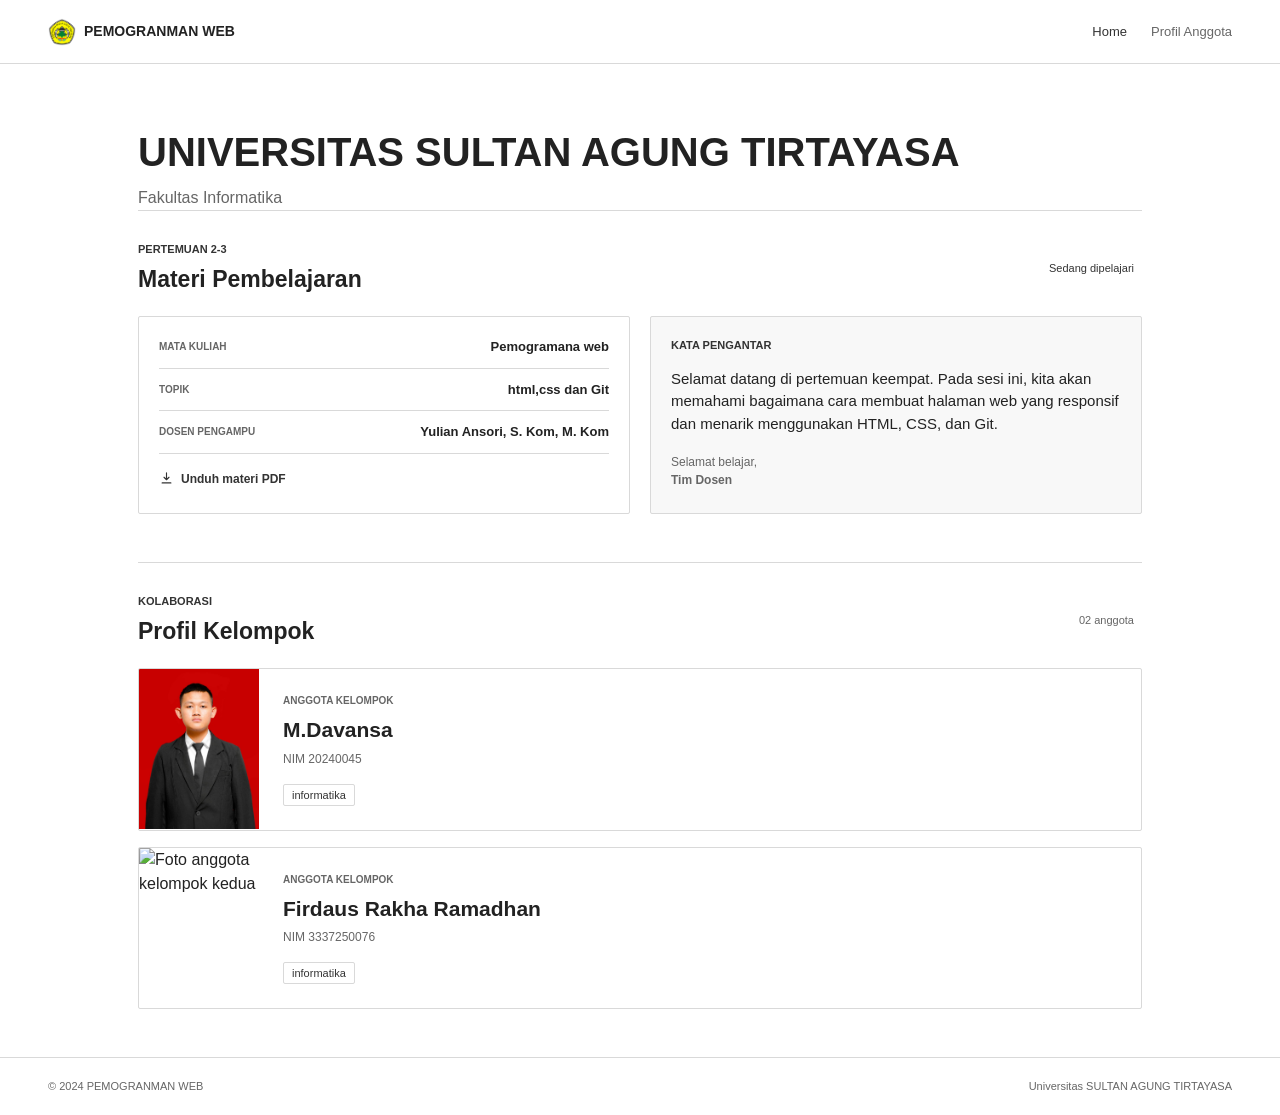
==== index.html @ 2848c827 "menambah basic index.html kelompok" ====
<!DOCTYPE html>
<html lang="id">
<head>
    <meta charset="UTF-8">
    <meta name="viewport" content="width=device-width, initial-scale=1.0">
    <title>PEMOGRANMAN WEB | Universitas SULTAN AGUNG TIRTAYASA</title>
    <link rel="stylesheet" href="style.css">
</head>
<body>
    <main class="page-shell">
        <nav class="navbar">
            <a class="brand" href="index.html">
                <img class="brand-mark" src="asset/Tirtayasa.png" alt="Logo Universitas Tirtayasa">
                <span>PEMOGRANMAN WEB</span>
            </a>
            <div class="nav-links">
                <a class="nav-link active" href="index.html">Home</a>
                <a class="nav-link" href="#anggota">Profil Anggota</a>
            </div>
        </nav>

        <div class="content-wrap" id="beranda">
            <header class="hero-header">
                <h1>UNIVERSITAS SULTAN AGUNG TIRTAYASA</h1>
                <p class="faculty">Fakultas Informatika</p>
            </header>

            <section class="lesson-section">
                <div class="section-heading">
                    <div>
                        <p class="section-kicker">Pertemuan 2-3</p>
                        <h2>Materi Pembelajaran</h2>
                    </div>
                    <span class="status-badge">Sedang dipelajari</span>
                </div>

                <div class="lesson-grid">
                    <div class="lesson-info">
                        <div class="info-row">
                            <span class="info-label">Mata kuliah</span>
                            <strong>Pemogramana web</strong>
                        </div>
                        <div class="info-row">
                            <span class="info-label">Topik</span>
                            <strong>html,css dan Git</strong>
                        </div>
                        <div class="info-row">
                            <span class="info-label">Dosen pengampu</span>
                            <strong>Yulian Ansori, S. Kom, M. Kom</strong>
                        </div>
                       <a class="download-button" href="asset/materi.pdf" download>
                            <svg viewBox="0 0 24 24">
                                <path d="M12 3v11m0 0 4-4m-4 4-4-4M5 19h14" fill="none" stroke="currentColor" stroke-linecap="round" stroke-linejoin="round" stroke-width="1.8"></path>
                            </svg>
                            Unduh materi PDF
                        </a>
                    </div>

                    <aside class="intro-box">
                        <p class="intro-label">Kata pengantar</p>
                        <p class="intro-text">Selamat datang di pertemuan keempat. Pada sesi ini, kita akan memahami bagaimana cara membuat halaman web yang responsif dan menarik menggunakan HTML, CSS, dan Git.</p>
                        <p class="intro-signature">Selamat belajar,<br><strong>Tim Dosen</strong></p>
                    </aside>
                </div>
            </section>

            <section class="profile-section" id="anggota">
                <div class="section-heading">
                    <div>
                        <p class="section-kicker">Kolaborasi</p>
                        <h2>Profil Kelompok</h2>
                    </div>
                    <span class="member-count">02 anggota</span>
                </div>

                <article class="profile-card">
                    <a href="dava.html" class="profile-link">
                        <img class="profile-photo" src="asset/dava.png" alt="Foto Dava Ramadhan">
                        <div class="profile-details" id="profil">
                            <p class="profile-label">Anggota kelompok</p>
                            <h3>M.Davansa</h3>
                            <p class="student-id">NIM 20240045</p>
                            <span class="program-badge">informatika</span>
                        </div>
                    </a>
                </article>

                <article class="profile-card">
                    <a href="raka" class="profile-link">
                        <img class="profile-photo" src="asset/raka.png" alt="Foto anggota kelompok kedua">
                        <div class="profile-details">
                            <p class="profile-label">Anggota kelompok</p>
                            <h3>Firdaus Rakha Ramadhan</h3>
                            <p class="student-id">NIM 3337250076</p>
                            <span class="program-badge">informatika</span>
                        </div>
                    </a>
                </article>
            </section>
        </div>
        <footer class="footer">
            <span>© 2024 PEMOGRANMAN WEB</span>
            <span>Universitas SULTAN AGUNG TIRTAYASA</span>
        </footer>
    </main>
</body>
</html>
---- style.css ----
* {
	box-sizing: border-box;
}

:root {
	--red: #333333;
	--text: #222222;
	--gray: #666666;
	--line: #d9d9d9;
}

body {
	margin: 0;
	background: #ffffff;
	color: var(--text);
	font-family: Arial, sans-serif;
	line-height: 1.5;
}

a {
	color: inherit;
	text-decoration: none;
}

.page-shell {
	width: 100%;
	min-height: 100vh;
	margin: auto;
	background: white;
}

.navbar,
.footer,
.brand,
.nav-links,
.section-heading,
.info-row {
	display: flex;
	align-items: center;
}

.navbar,
.footer {
	justify-content: space-between;
	padding: 0 48px;
}

.navbar {
	min-height: 64px;
	border-bottom: 1px solid var(--line);
}

.brand {
	gap: 8px;
	font-size: 14px;
	font-weight: bold;
}

.brand-mark {
	width: 28px;
	height: 28px;
	object-fit: contain;
}

.nav-links {
	gap: 24px;
	color: var(--gray);
	font-size: 13px;
}

.nav-link:hover,
.nav-link.active {
	color: var(--red);
}

.content-wrap {
	width: min(100% - 96px, 1100px);
	margin: 0 auto;
	padding: 48px;
}

.eyebrow,
.section-kicker,
.profile-label,
.info-label,
.intro-label {
	margin: 0;
	color: var(--red);
	font-size: 11px;
	font-weight: bold;
	text-transform: uppercase;
}

h1,
h2,
h3,
p {
	margin-top: 0;
}

h1 {
	margin: 10px 0 4px;
	font-size: 40px;
}

.faculty {
	margin: 0;
	color: var(--gray);
}

.lesson-section,
.profile-section {
	padding-top: 30px;
	border-top: 1px solid var(--line);
}

.profile-section {
	margin-top: 48px;
}

.section-heading {
	justify-content: space-between;
	gap: 15px;
	margin-bottom: 20px;
}

h2 {
	margin: 4px 0 0;
	font-size: 23px;
}

.status-badge,
.member-count,
.program-badge {
	padding: 4px 8px;
	border-radius: 2px;
	color: var(--red);
	font-size: 11px;
	white-space: nowrap;
}

.member-count {
	color: var(--gray);
}

.program-badge {
	border: 1px solid var(--line);
}

.lesson-grid {
	display: grid;
	grid-template-columns: 1fr 1fr;
	gap: 20px;
}

.lesson-info,
.intro-box,
.profile-card {
	border: 1px solid var(--line);
	border-radius: 2px;
}

.lesson-info,
.intro-box {
	padding: 20px;
}

.info-row {
	justify-content: space-between;
	gap: 15px;
	padding: 11px 0;
	border-bottom: 1px solid var(--line);
	font-size: 13px;
}

.info-row:first-child {
	padding-top: 0;
}

.info-row:last-child {
	border-bottom: 0;
}

.info-label,
.profile-label {
	color: var(--gray);
	font-size: 10px;
}

.info-row strong {
	text-align: right;
}

.download-button {
	display: inline-flex;
	align-items: center;
	gap: 7px;
	margin-top: 16px;
	color: var(--red);
	font-size: 12px;
	font-weight: bold;
}

.download-button svg {
	width: 15px;
	height: 15px;
}

.intro-box {
	background: #f8f8f8;
}

.intro-label {
	margin-bottom: 14px;
}

.intro-text {
	margin-bottom: 18px;
	font-size: 15px;
}

.intro-signature,
.student-id {
	color: var(--gray);
	font-size: 12px;
}

.intro-signature {
	margin: 0;
}

.profile-card {
	display: flex;
	min-height: 160px;
	overflow: hidden;
}

.profile-card + .profile-card {
	margin-top: 16px;
}

.profile-link {
	display: flex;
	width: 100%;
	color: inherit;
	text-decoration: none;
}

.profile-photo {
	width: 120px;
	height: 160px;
	flex: 0 0 120px;
	display: block;
	object-fit: cover;
	object-position: center;
}

.profile-details {
	padding: 24px;
}

.profile-label {
	margin-bottom: 6px;
}

h3 {
	margin-bottom: 4px;
	font-size: 21px;
}

.student-id {
	margin: 0 0 14px;
}

.footer {
	min-height: 58px;
	border-top: 1px solid var(--line);
	color: var(--gray);
	font-size: 11px;
}

@media (max-width: 640px) {
	.navbar,
	.footer,
	.content-wrap {
		padding-right: 20px;
		padding-left: 20px;
	}

	.content-wrap {
		width: 100%;
	}

	.nav-links {
		gap: 14px;
		font-size: 11px;
	}

	h1 {
		font-size: 32px;
	}

	.lesson-grid {
		grid-template-columns: 1fr;
	}

	.section-heading {
		align-items: flex-start;
	}

	.profile-photo {
		width: 100px;
		height: 133px;
		flex-basis: 100px;
	}

	.profile-card {
		min-height: 133px;
	}

	.profile-details {
		padding: 18px 16px;
	}

	h3 {
		font-size: 18px;
	}

	.footer {
		align-items: flex-start;
		flex-direction: column;
		justify-content: center;
		gap: 4px;
		padding: 12px 20px;
	}
}
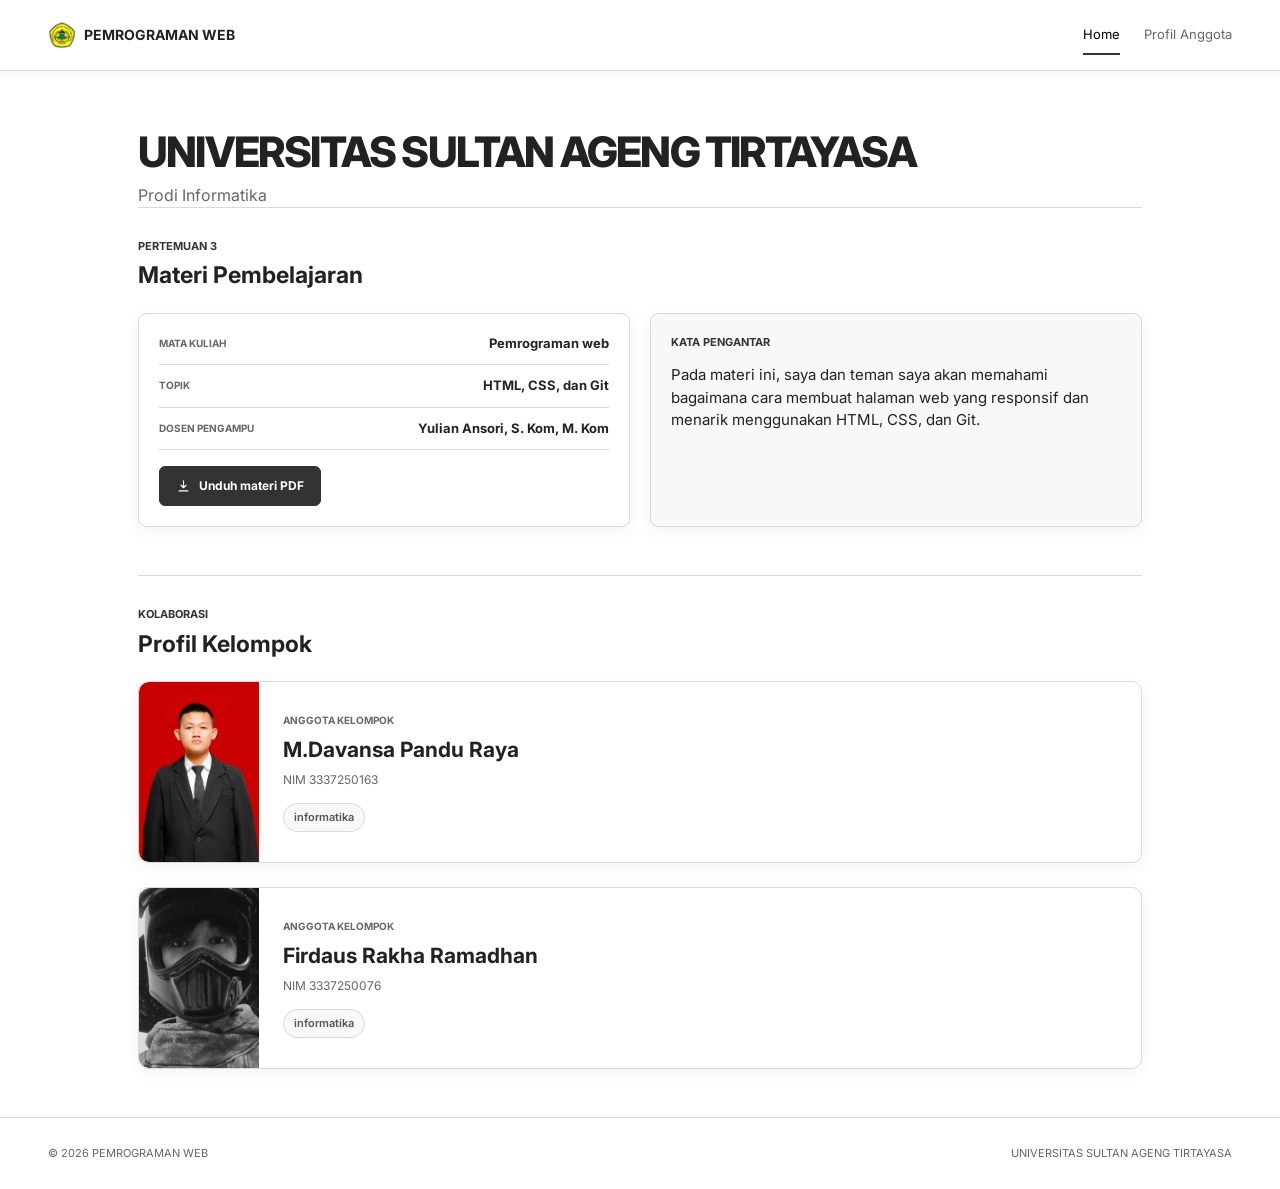
==== commit 5f2f98d2: "Memperbarui tampilan webstite dan profil" ====
--- a/index.html
+++ b/index.html
@@ -3,7 +3,10 @@
 <head>
     <meta charset="UTF-8">
     <meta name="viewport" content="width=device-width, initial-scale=1.0">
-    <title>PEMOGRANMAN WEB | Universitas SULTAN AGUNG TIRTAYASA</title>
+    <title>PEMROGRAMAN WEB | Universitas Sultan Ageng Tirtayasa</title>
+    <link rel="preconnect" href="https://fonts.googleapis.com">
+    <link rel="preconnect" href="https://fonts.gstatic.com" crossorigin>
+    <link href="https://fonts.googleapis.com/css2?family=Inter:wght@400;500;600;700;800&display=swap" rel="stylesheet">
     <link rel="stylesheet" href="style.css">
 </head>
 <body>
@@ -11,38 +14,37 @@
         <nav class="navbar">
             <a class="brand" href="index.html">
                 <img class="brand-mark" src="asset/Tirtayasa.png" alt="Logo Universitas Tirtayasa">
-                <span>PEMOGRANMAN WEB</span>
+                <span>PEMROGRAMAN WEB</span>
             </a>
             <div class="nav-links">
-                <a class="nav-link active" href="index.html">Home</a>
+                <a class="nav-link active" href="#beranda">Home</a>
                 <a class="nav-link" href="#anggota">Profil Anggota</a>
             </div>
         </nav>
 
         <div class="content-wrap" id="beranda">
             <header class="hero-header">
-                <h1>UNIVERSITAS SULTAN AGUNG TIRTAYASA</h1>
-                <p class="faculty">Fakultas Informatika</p>
+                <h1>UNIVERSITAS SULTAN AGENG TIRTAYASA</h1>
+                <p class="faculty">Prodi Informatika</p>
             </header>
 
             <section class="lesson-section">
                 <div class="section-heading">
                     <div>
-                        <p class="section-kicker">Pertemuan 2-3</p>
+                        <p class="section-kicker">Pertemuan 3</p>
                         <h2>Materi Pembelajaran</h2>
                     </div>
-                    <span class="status-badge">Sedang dipelajari</span>
                 </div>
 
                 <div class="lesson-grid">
                     <div class="lesson-info">
                         <div class="info-row">
                             <span class="info-label">Mata kuliah</span>
-                            <strong>Pemogramana web</strong>
+                            <strong>Pemrograman web</strong>
                         </div>
                         <div class="info-row">
                             <span class="info-label">Topik</span>
-                            <strong>html,css dan Git</strong>
+                            <strong>HTML, CSS, dan Git</strong>
                         </div>
                         <div class="info-row">
                             <span class="info-label">Dosen pengampu</span>
@@ -58,8 +60,7 @@
 
                     <aside class="intro-box">
                         <p class="intro-label">Kata pengantar</p>
-                        <p class="intro-text">Selamat datang di pertemuan keempat. Pada sesi ini, kita akan memahami bagaimana cara membuat halaman web yang responsif dan menarik menggunakan HTML, CSS, dan Git.</p>
-                        <p class="intro-signature">Selamat belajar,<br><strong>Tim Dosen</strong></p>
+                        <p class="intro-text">Pada materi ini, saya dan teman saya akan memahami bagaimana cara membuat halaman web yang responsif dan menarik menggunakan HTML, CSS, dan Git.</p>
                     </aside>
                 </div>
             </section>
@@ -70,7 +71,6 @@
                         <p class="section-kicker">Kolaborasi</p>
                         <h2>Profil Kelompok</h2>
                     </div>
-                    <span class="member-count">02 anggota</span>
                 </div>
 
                 <article class="profile-card">
@@ -78,16 +78,16 @@
                         <img class="profile-photo" src="asset/dava.png" alt="Foto Dava Ramadhan">
                         <div class="profile-details" id="profil">
                             <p class="profile-label">Anggota kelompok</p>
-                            <h3>M.Davansa</h3>
-                            <p class="student-id">NIM 20240045</p>
+                            <h3>M.Davansa Pandu Raya</h3>
+                            <p class="student-id">NIM 3337250163</p>
                             <span class="program-badge">informatika</span>
                         </div>
                     </a>
                 </article>
 
                 <article class="profile-card">
-                    <a href="raka" class="profile-link">
-                        <img class="profile-photo" src="asset/raka.png" alt="Foto anggota kelompok kedua">
+                    <a href="rakha.html" class="profile-link">
+                        <img class="profile-photo" src="asset/rakha.jpeg" alt="Foto anggota kelompok kedua">
                         <div class="profile-details">
                             <p class="profile-label">Anggota kelompok</p>
                             <h3>Firdaus Rakha Ramadhan</h3>
@@ -99,8 +99,8 @@
             </section>
         </div>
         <footer class="footer">
-            <span>© 2024 PEMOGRANMAN WEB</span>
-            <span>Universitas SULTAN AGUNG TIRTAYASA</span>
+            <span>© 2026 PEMROGRAMAN WEB</span>
+            <span>UNIVERSITAS SULTAN AGENG TIRTAYASA</span>
         </footer>
     </main>
 </body>
--- a/style.css
+++ b/style.css
@@ -9,11 +9,16 @@
 	--line: #d9d9d9;
 }
 
+html {
+	scroll-behavior: smooth;
+	scroll-padding-top: 90px;
+}
+
 body {
 	margin: 0;
-	background: #ffffff;
+	background: #f4f5f7;
 	color: var(--text);
-	font-family: Arial, sans-serif;
+	font-family: "Inter", sans-serif;
 	line-height: 1.5;
 }
 
@@ -46,8 +51,14 @@
 }
 
 .navbar {
-	min-height: 64px;
+	position: sticky;
+	top: 0;
+	z-index: 100;
+
+	min-height: 70px;
 	border-bottom: 1px solid var(--line);
+	background: white;
+	box-shadow: 0 2px 10px rgba(0, 0, 0, 0.06);
 }
 
 .brand {
@@ -68,9 +79,31 @@
 	font-size: 13px;
 }
 
+.nav-link {
+	position: relative;
+	padding: 25px 0;
+	transition: 0.3s;
+}
+
 .nav-link:hover,
 .nav-link.active {
-	color: var(--red);
+	color: #000000;
+}
+
+.nav-link::after {
+	content: "";
+	position: absolute;
+	bottom: 15px;
+	left: 0;
+	width: 0;
+	height: 2px;
+	background: #333333;
+	transition: 0.3s;
+}
+
+.nav-link:hover::after,
+.nav-link.active::after {
+	width: 100%;
 }
 
 .content-wrap {
@@ -99,8 +132,11 @@
 }
 
 h1 {
-	margin: 10px 0 4px;
-	font-size: 40px;
+	margin: 10px 0 8px;
+	font-size: 42px;
+	font-weight: 800;
+	letter-spacing: -1.8px;
+	line-height: 1.1;
 }
 
 .faculty {
@@ -144,7 +180,15 @@
 }
 
 .program-badge {
-	border: 1px solid var(--line);
+	display: inline-block;
+	width: fit-content;
+	padding: 5px 10px;
+	border: 1px solid #d9d9d9;
+	border-radius: 20px;
+	background: #f8f8f8;
+	color: #555555;
+	font-size: 11px;
+	font-weight: 600;
 }
 
 .lesson-grid {
@@ -157,7 +201,8 @@
 .intro-box,
 .profile-card {
 	border: 1px solid var(--line);
-	border-radius: 2px;
+	border-radius: 8px;
+	box-shadow: 0 4px 15px rgba(0, 0, 0, 0.05);
 }
 
 .lesson-info,
@@ -194,11 +239,22 @@
 .download-button {
 	display: inline-flex;
 	align-items: center;
-	gap: 7px;
+	gap: 8px;
 	margin-top: 16px;
-	color: var(--red);
+	padding: 10px 16px;
+	border: 1px solid #333333;
+	border-radius: 6px;
+	background: #333333;
+	color: white;
 	font-size: 12px;
 	font-weight: bold;
+	transition: 0.3s ease;
+}
+
+.download-button:hover {
+	background: #555555;
+	transform: translateY(-2px);
+	box-shadow: 0 5px 12px rgba(0, 0, 0, 0.15);
 }
 
 .download-button svg {
@@ -231,12 +287,21 @@
 
 .profile-card {
 	display: flex;
-	min-height: 160px;
+	min-height: 180px;
 	overflow: hidden;
+	background: white;
+	border: 1px solid var(--line);
+	border-radius: 10px;
+	box-shadow: 0 4px 15px rgba(0, 0, 0, 0.05);
+}
+
+.profile-card:hover {
+	transform: translateY(-3px);
+	box-shadow: 0 10px 24px rgba(0, 0, 0, 0.10);
 }
 
 .profile-card + .profile-card {
-	margin-top: 16px;
+	margin-top: 24px;
 }
 
 .profile-link {
@@ -248,15 +313,20 @@
 
 .profile-photo {
 	width: 120px;
-	height: 160px;
+	height: 100%;
+	min-height: 180px;
 	flex: 0 0 120px;
 	display: block;
 	object-fit: cover;
 	object-position: center;
+	border-radius: 10px 0 0 10px;
 }
 
 .profile-details {
 	padding: 24px;
+	display: flex;
+	flex-direction: column;
+	justify-content: center;
 }
 
 .profile-label {
@@ -264,8 +334,14 @@
 }
 
 h3 {
-	margin-bottom: 4px;
+	margin-bottom: 6px;
 	font-size: 21px;
+	font-weight: 700;
+	transition: 0.3s ease;
+}
+
+.profile-card:hover h3 {
+	transform: translateX(5px);
 }
 
 .student-id {
@@ -273,7 +349,8 @@
 }
 
 .footer {
-	min-height: 58px;
+	min-height: 72px;
+	padding: 20px 48px;
 	border-top: 1px solid var(--line);
 	color: var(--gray);
 	font-size: 11px;
@@ -331,6 +408,6 @@
 		flex-direction: column;
 		justify-content: center;
 		gap: 4px;
-		padding: 12px 20px;
-	}
-}
+		padding: 18px 20px;
+	}
+}
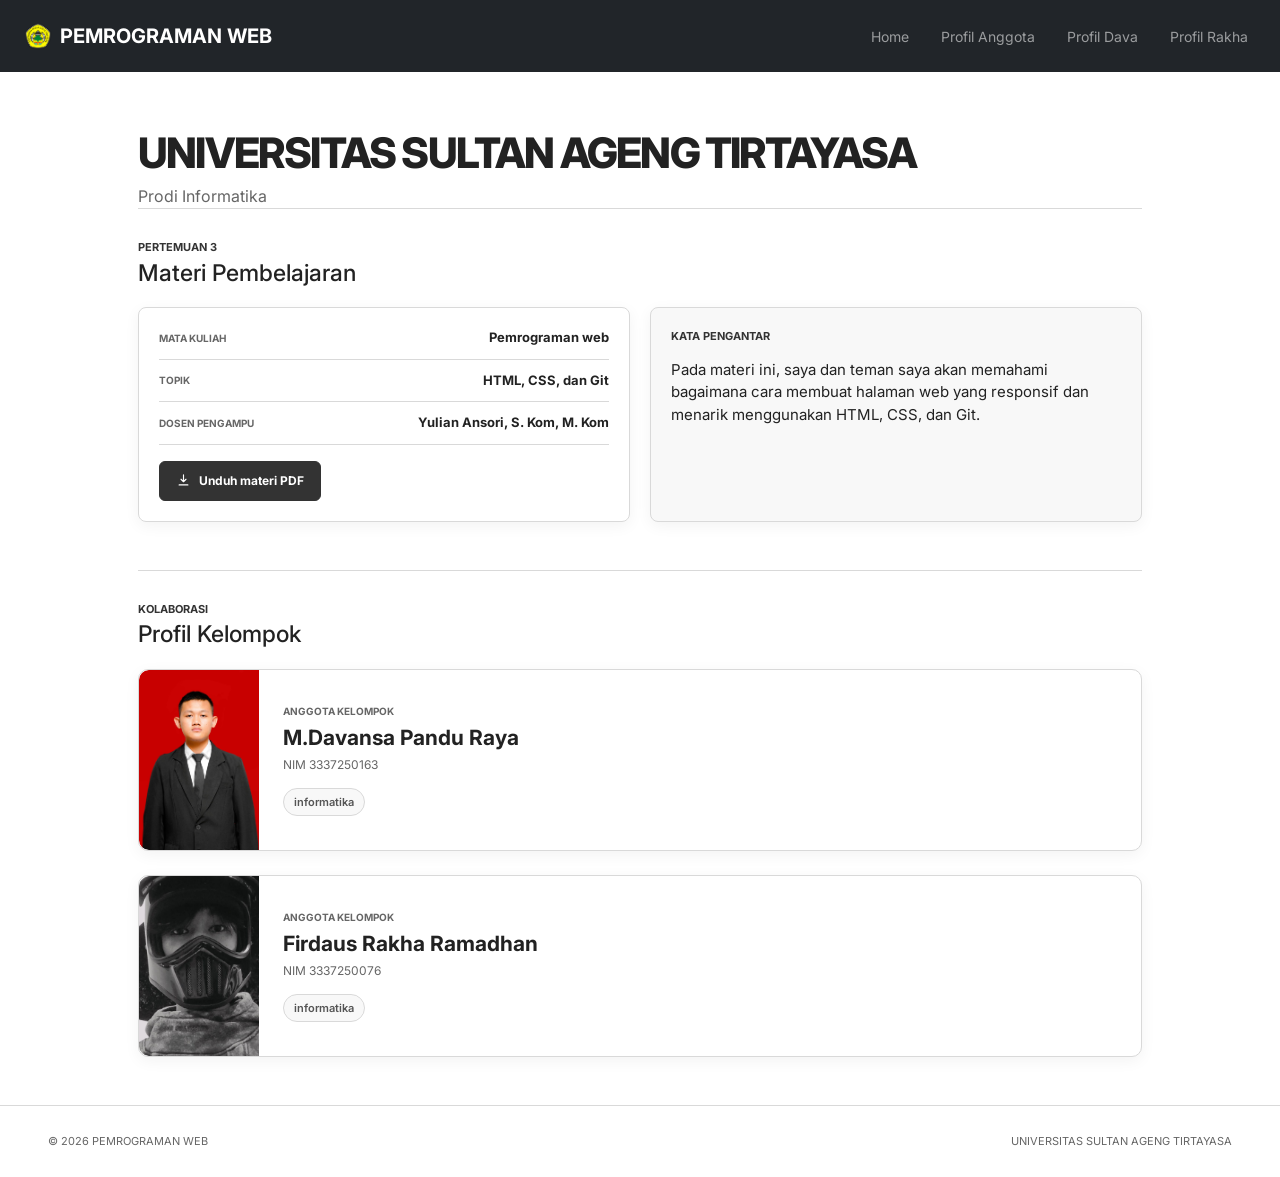
==== commit 0bd43efc: "update navbar" ====
--- a/index.html
+++ b/index.html
@@ -7,18 +7,21 @@
     <link rel="preconnect" href="https://fonts.googleapis.com">
     <link rel="preconnect" href="https://fonts.gstatic.com" crossorigin>
     <link href="https://fonts.googleapis.com/css2?family=Inter:wght@400;500;600;700;800&display=swap" rel="stylesheet">
+    <link href="https://cdn.jsdelivr.net/npm/bootstrap@5.3.3/dist/css/bootstrap.min.css" rel="stylesheet">
     <link rel="stylesheet" href="style.css">
 </head>
 <body>
     <main class="page-shell">
-        <nav class="navbar">
-            <a class="brand" href="index.html">
+        <nav class="navbar navbar-expand-md navbar-dark bg-dark flex-wrap justify-content-between gap-3 px-3 px-sm-4 py-3" aria-label="Navigasi utama">
+            <a class="navbar-brand d-flex align-items-center gap-2 m-0 fw-bold small" href="index.html">
                 <img class="brand-mark" src="asset/Tirtayasa.png" alt="Logo Universitas Tirtayasa">
                 <span>PEMROGRAMAN WEB</span>
             </a>
-            <div class="nav-links">
-                <a class="nav-link active" href="#beranda">Home</a>
-                <a class="nav-link" href="#anggota">Profil Anggota</a>
+            <div class="navbar-nav flex-row flex-wrap align-items-center column-gap-2 column-gap-sm-3 small">
+                <a class="nav-link px-2" href="index.html#beranda">Home</a>
+                <a class="nav-link px-2" href="index.html#anggota">Profil Anggota</a>
+                <a class="nav-link px-2" href="dava.html">Profil Dava</a>
+                <a class="nav-link px-2" href="rakha.html">Profil Rakha</a>
             </div>
         </nav>
 
--- a/style.css
+++ b/style.css
@@ -34,76 +34,22 @@
 	background: white;
 }
 
-.navbar,
 .footer,
-.brand,
-.nav-links,
 .section-heading,
 .info-row {
 	display: flex;
 	align-items: center;
 }
 
-.navbar,
 .footer {
 	justify-content: space-between;
 	padding: 0 48px;
-}
-
-.navbar {
-	position: sticky;
-	top: 0;
-	z-index: 100;
-
-	min-height: 70px;
-	border-bottom: 1px solid var(--line);
-	background: white;
-	box-shadow: 0 2px 10px rgba(0, 0, 0, 0.06);
-}
-
-.brand {
-	gap: 8px;
-	font-size: 14px;
-	font-weight: bold;
 }
 
 .brand-mark {
 	width: 28px;
 	height: 28px;
 	object-fit: contain;
-}
-
-.nav-links {
-	gap: 24px;
-	color: var(--gray);
-	font-size: 13px;
-}
-
-.nav-link {
-	position: relative;
-	padding: 25px 0;
-	transition: 0.3s;
-}
-
-.nav-link:hover,
-.nav-link.active {
-	color: #000000;
-}
-
-.nav-link::after {
-	content: "";
-	position: absolute;
-	bottom: 15px;
-	left: 0;
-	width: 0;
-	height: 2px;
-	background: #333333;
-	transition: 0.3s;
-}
-
-.nav-link:hover::after,
-.nav-link.active::after {
-	width: 100%;
 }
 
 .content-wrap {
@@ -192,8 +138,7 @@
 }
 
 .lesson-grid {
-	display: grid;
-	grid-template-columns: 1fr 1fr;
+	display: flex;
 	gap: 20px;
 }
 
@@ -207,6 +152,8 @@
 
 .lesson-info,
 .intro-box {
+	flex: 1;
+	min-width: 0;
 	padding: 20px;
 }
 
@@ -357,7 +304,6 @@
 }
 
 @media (max-width: 640px) {
-	.navbar,
 	.footer,
 	.content-wrap {
 		padding-right: 20px;
@@ -368,17 +314,12 @@
 		width: 100%;
 	}
 
-	.nav-links {
-		gap: 14px;
-		font-size: 11px;
-	}
-
 	h1 {
 		font-size: 32px;
 	}
 
 	.lesson-grid {
-		grid-template-columns: 1fr;
+		flex-direction: column;
 	}
 
 	.section-heading {
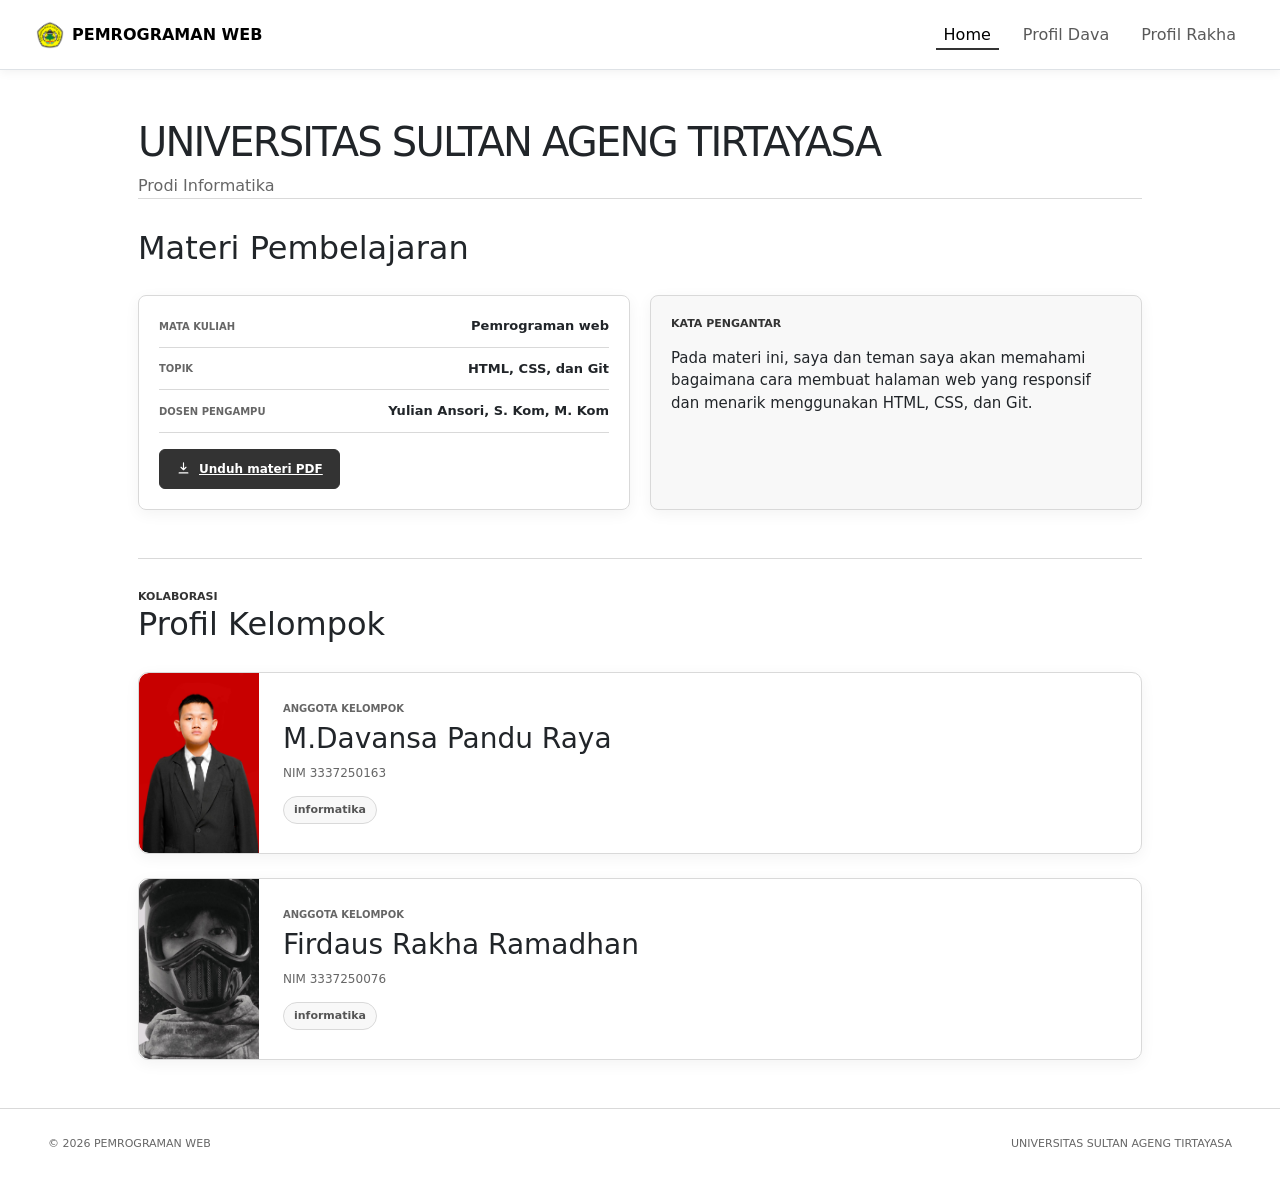
==== commit e3e5805c: "Menambah Navbar dan Media Query" ====
--- a/index.html
+++ b/index.html
@@ -7,21 +7,33 @@
     <link rel="preconnect" href="https://fonts.googleapis.com">
     <link rel="preconnect" href="https://fonts.gstatic.com" crossorigin>
     <link href="https://fonts.googleapis.com/css2?family=Inter:wght@400;500;600;700;800&display=swap" rel="stylesheet">
-    <link href="https://cdn.jsdelivr.net/npm/bootstrap@5.3.3/dist/css/bootstrap.min.css" rel="stylesheet">
     <link rel="stylesheet" href="style.css">
+    <link href="https://cdn.jsdelivr.net/npm/bootstrap@5.3.2/dist/css/bootstrap.min.css" rel="stylesheet">
 </head>
 <body>
     <main class="page-shell">
-        <nav class="navbar navbar-expand-md navbar-dark bg-dark flex-wrap justify-content-between gap-3 px-3 px-sm-4 py-3" aria-label="Navigasi utama">
-            <a class="navbar-brand d-flex align-items-center gap-2 m-0 fw-bold small" href="index.html">
-                <img class="brand-mark" src="asset/Tirtayasa.png" alt="Logo Universitas Tirtayasa">
-                <span>PEMROGRAMAN WEB</span>
-            </a>
-            <div class="navbar-nav flex-row flex-wrap align-items-center column-gap-2 column-gap-sm-3 small">
-                <a class="nav-link px-2" href="index.html#beranda">Home</a>
-                <a class="nav-link px-2" href="index.html#anggota">Profil Anggota</a>
-                <a class="nav-link px-2" href="dava.html">Profil Dava</a>
-                <a class="nav-link px-2" href="rakha.html">Profil Rakha</a>
+        <nav class="navbar navbar-expand-lg navbar-light bg-white border-bottom sticky-top px-4">
+            <div class="container-fluid">
+                <a class="navbar-brand fw-bold fs-6 d-flex align-items-center gap-2" href="index.html">
+                    <img src="asset/Tirtayasa.png" alt="Logo" width="28" height="28">
+                    PEMROGRAMAN WEB
+                </a>
+                <button class="navbar-toggler" type="button" data-bs-toggle="collapse" data-bs-target="#navbarNav">
+                    <span class="navbar-toggler-icon"></span>
+                </button>
+                <div class="collapse navbar-collapse justify-content-end" id="navbarNav">
+                    <ul class="navbar-nav gap-3">
+                        <li class="nav-item">
+                            <a class="nav-link active" href="index.html">Home</a>
+                        </li>
+                        <li class="nav-item">
+                            <a class="nav-link" href="dava.html">Profil Dava</a>
+                        </li>
+                        <li class="nav-item">
+                            <a class="nav-link" href="rakha.html">Profil Rakha</a>
+                        </li>
+                    </ul>
+                </div>
             </div>
         </nav>
 
@@ -34,7 +46,6 @@
             <section class="lesson-section">
                 <div class="section-heading">
                     <div>
-                        <p class="section-kicker">Pertemuan 3</p>
                         <h2>Materi Pembelajaran</h2>
                     </div>
                 </div>
@@ -106,5 +117,8 @@
             <span>UNIVERSITAS SULTAN AGENG TIRTAYASA</span>
         </footer>
     </main>
+
+    <script src="https://cdn.jsdelivr.net/npm/bootstrap@5.3.2/dist/js/bootstrap.bundle.min.js"></script>
+
 </body>
 </html>
--- a/style.css
+++ b/style.css
@@ -34,22 +34,75 @@
 	background: white;
 }
 
+.navbar,
 .footer,
+.brand,
+.nav-links,
 .section-heading,
 .info-row {
 	display: flex;
 	align-items: center;
 }
 
+.navbar,
 .footer {
 	justify-content: space-between;
 	padding: 0 48px;
+}
+
+.navbar {
+	position: sticky;
+	top: 0;
+	z-index: 100;
+
+	min-height: 70px;
+	border-bottom: 1px solid var(--line);
+	background: white;
+	box-shadow: 0 2px 10px rgba(0, 0, 0, 0.06);
+}
+
+.brand {
+	gap: 8px;
+	font-size: 14px;
+	font-weight: bold;
 }
 
 .brand-mark {
 	width: 28px;
 	height: 28px;
 	object-fit: contain;
+}
+
+.nav-links {
+	gap: 24px;
+	color: var(--gray);
+	font-size: 13px;
+}
+
+.nav-link {
+	position: relative;
+	transition: 0.3s;
+}
+
+.nav-link:hover,
+.nav-link.active {
+	color: #000000;
+}
+
+.nav-link::after {
+	content: "";
+	position: absolute;
+	bottom: 5px;
+	left: 0;
+	width: 0;
+	height: 2px;
+	background: #333333;
+	transition: 0.3s;
+}
+
+.nav-link:hover::after,
+.nav-link.active::after {
+	width: 100%;
 }
 
 .content-wrap {
@@ -138,7 +191,8 @@
 }
 
 .lesson-grid {
-	display: flex;
+	display: grid;
+	grid-template-columns: 1fr 1fr;
 	gap: 20px;
 }
 
@@ -152,8 +206,6 @@
 
 .lesson-info,
 .intro-box {
-	flex: 1;
-	min-width: 0;
 	padding: 20px;
 }
 
@@ -304,6 +356,7 @@
 }
 
 @media (max-width: 640px) {
+	.navbar,
 	.footer,
 	.content-wrap {
 		padding-right: 20px;
@@ -314,12 +367,17 @@
 		width: 100%;
 	}
 
+	.nav-links {
+		gap: 14px;
+		font-size: 11px;
+	}
+
 	h1 {
 		font-size: 32px;
 	}
 
 	.lesson-grid {
-		flex-direction: column;
+		grid-template-columns: 1fr;
 	}
 
 	.section-heading {
